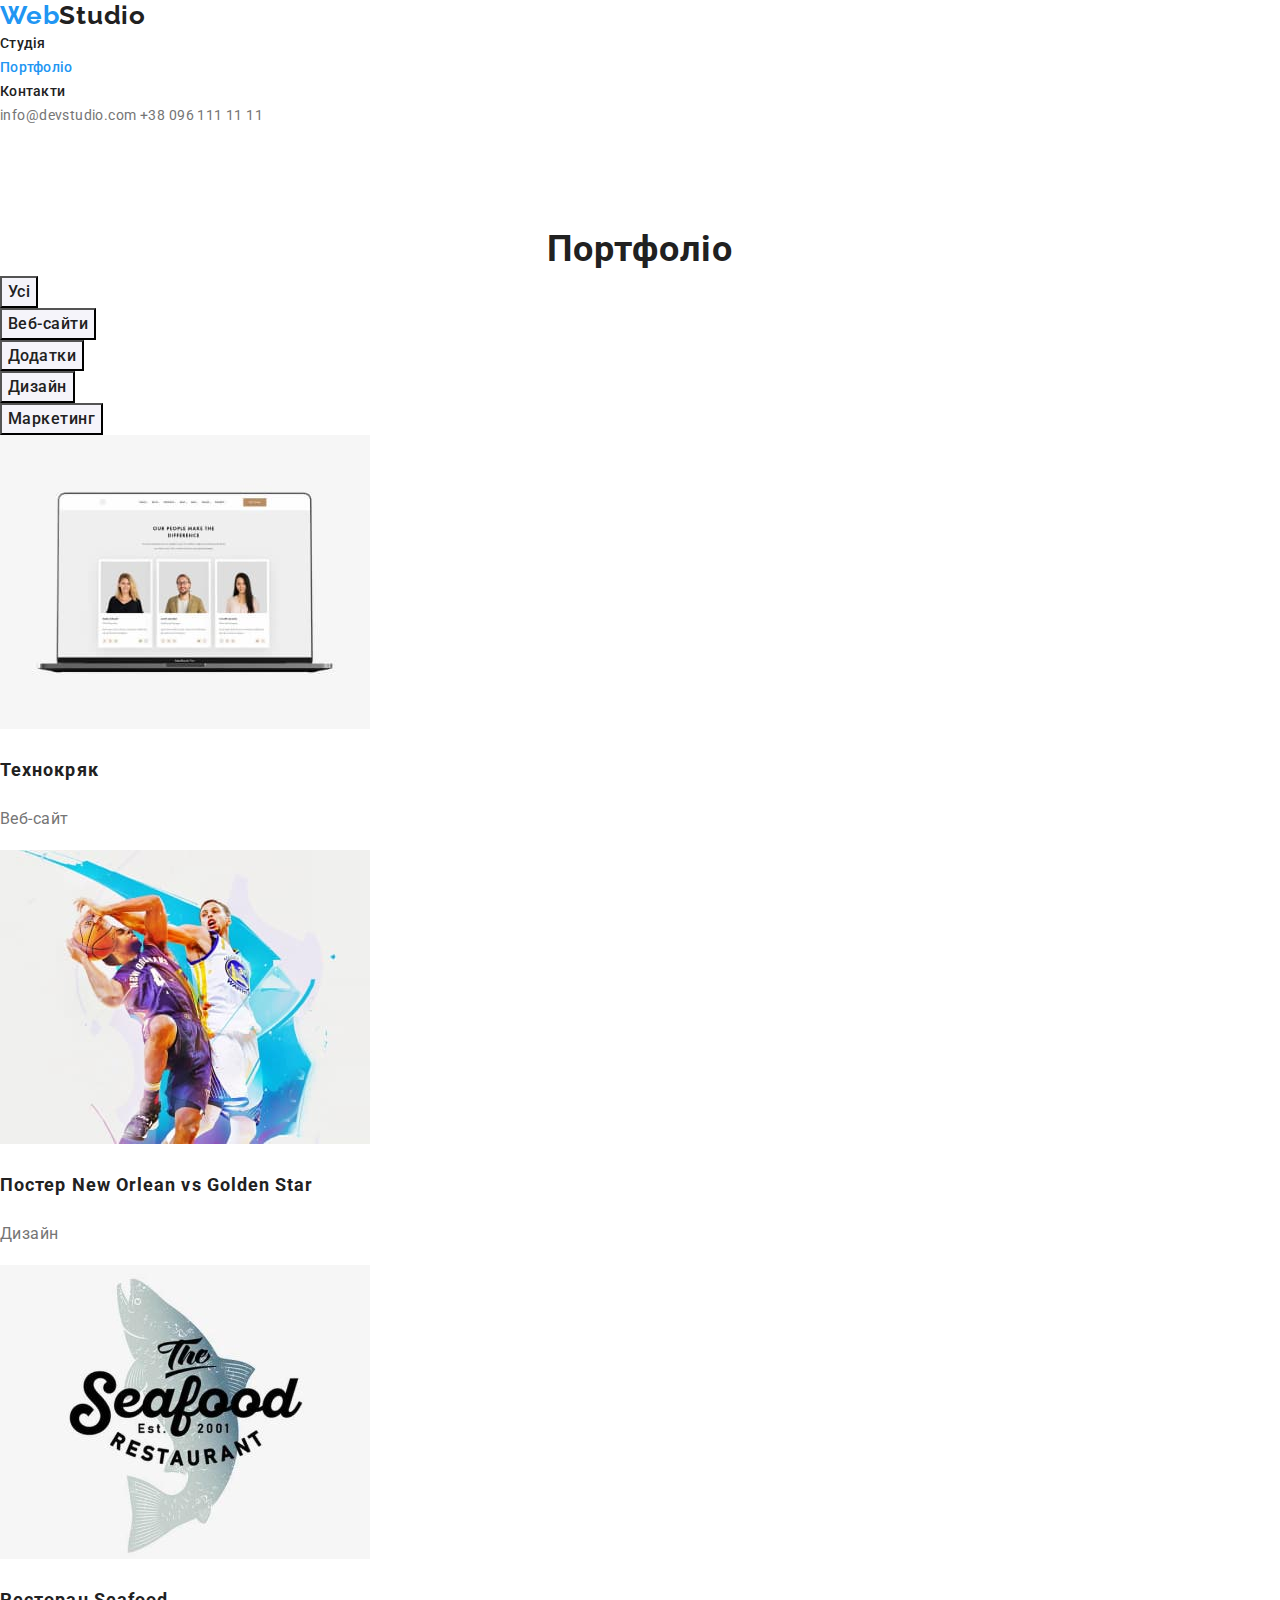
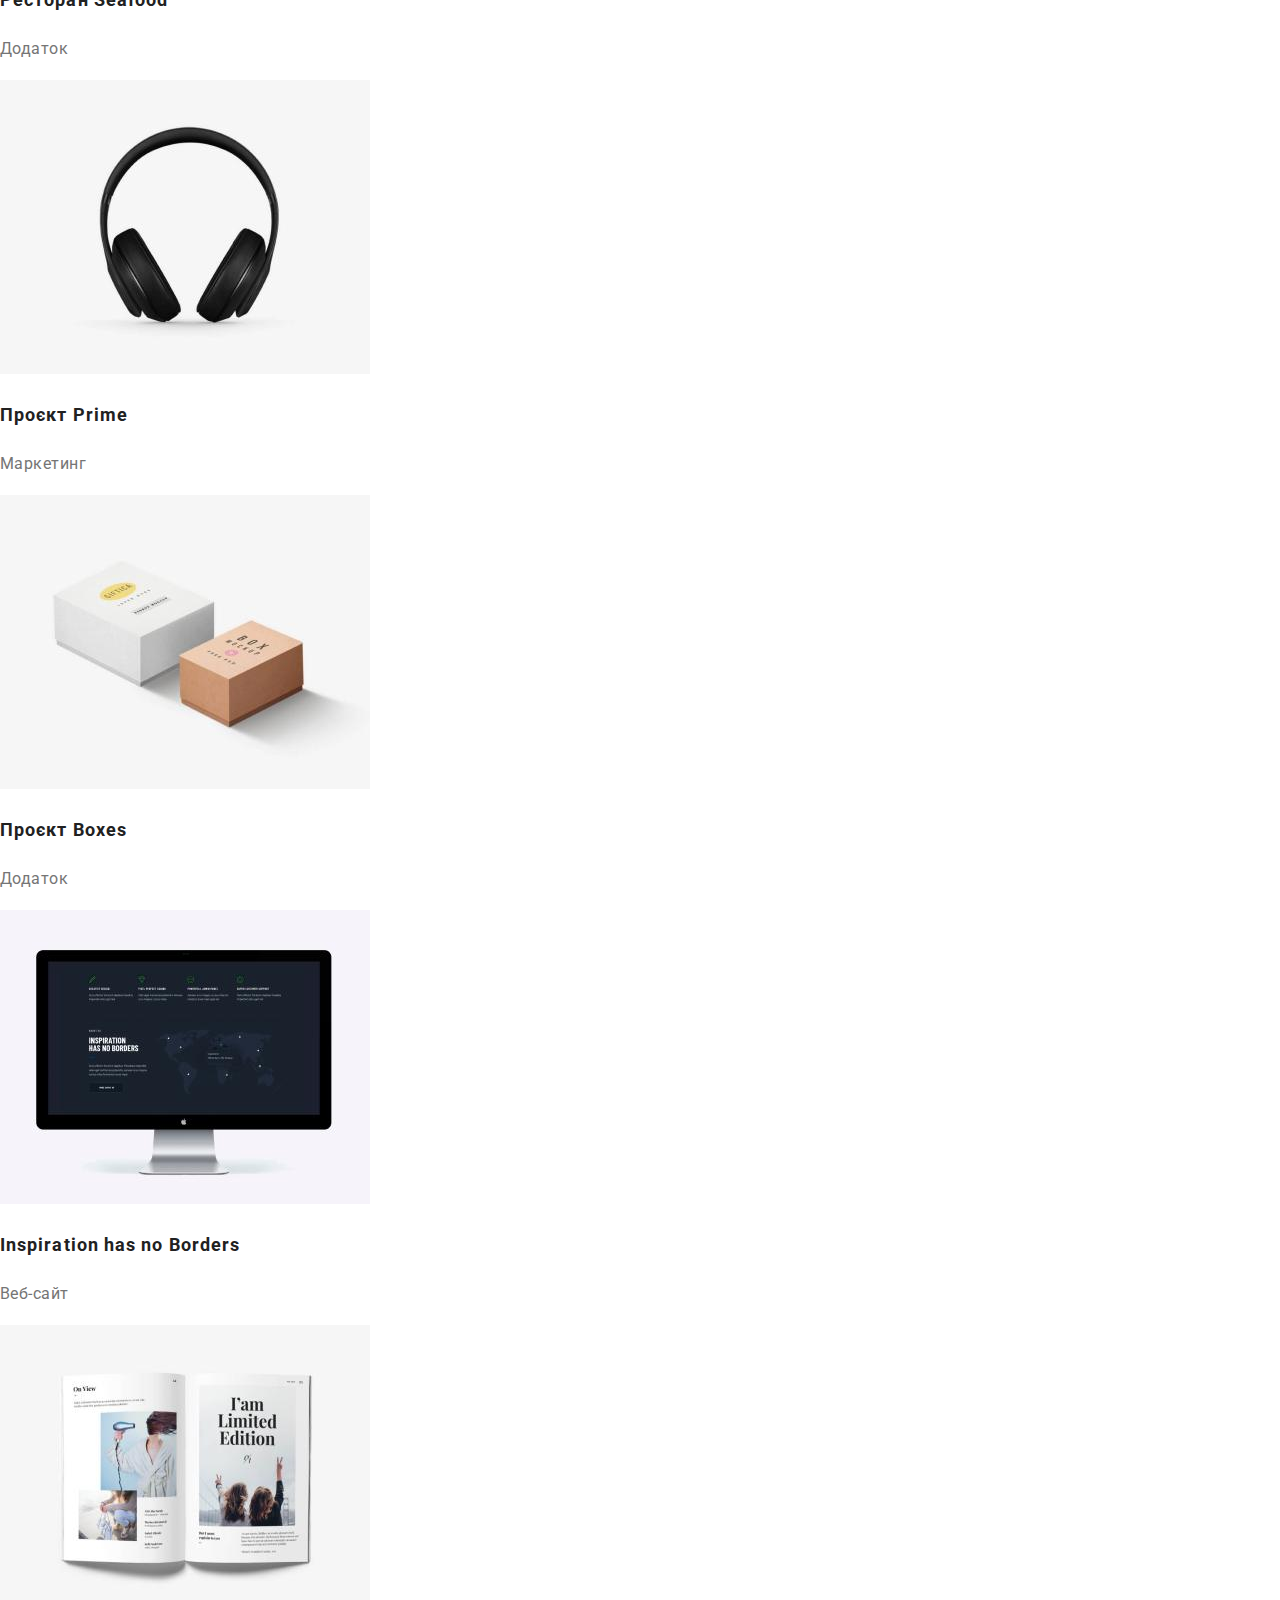
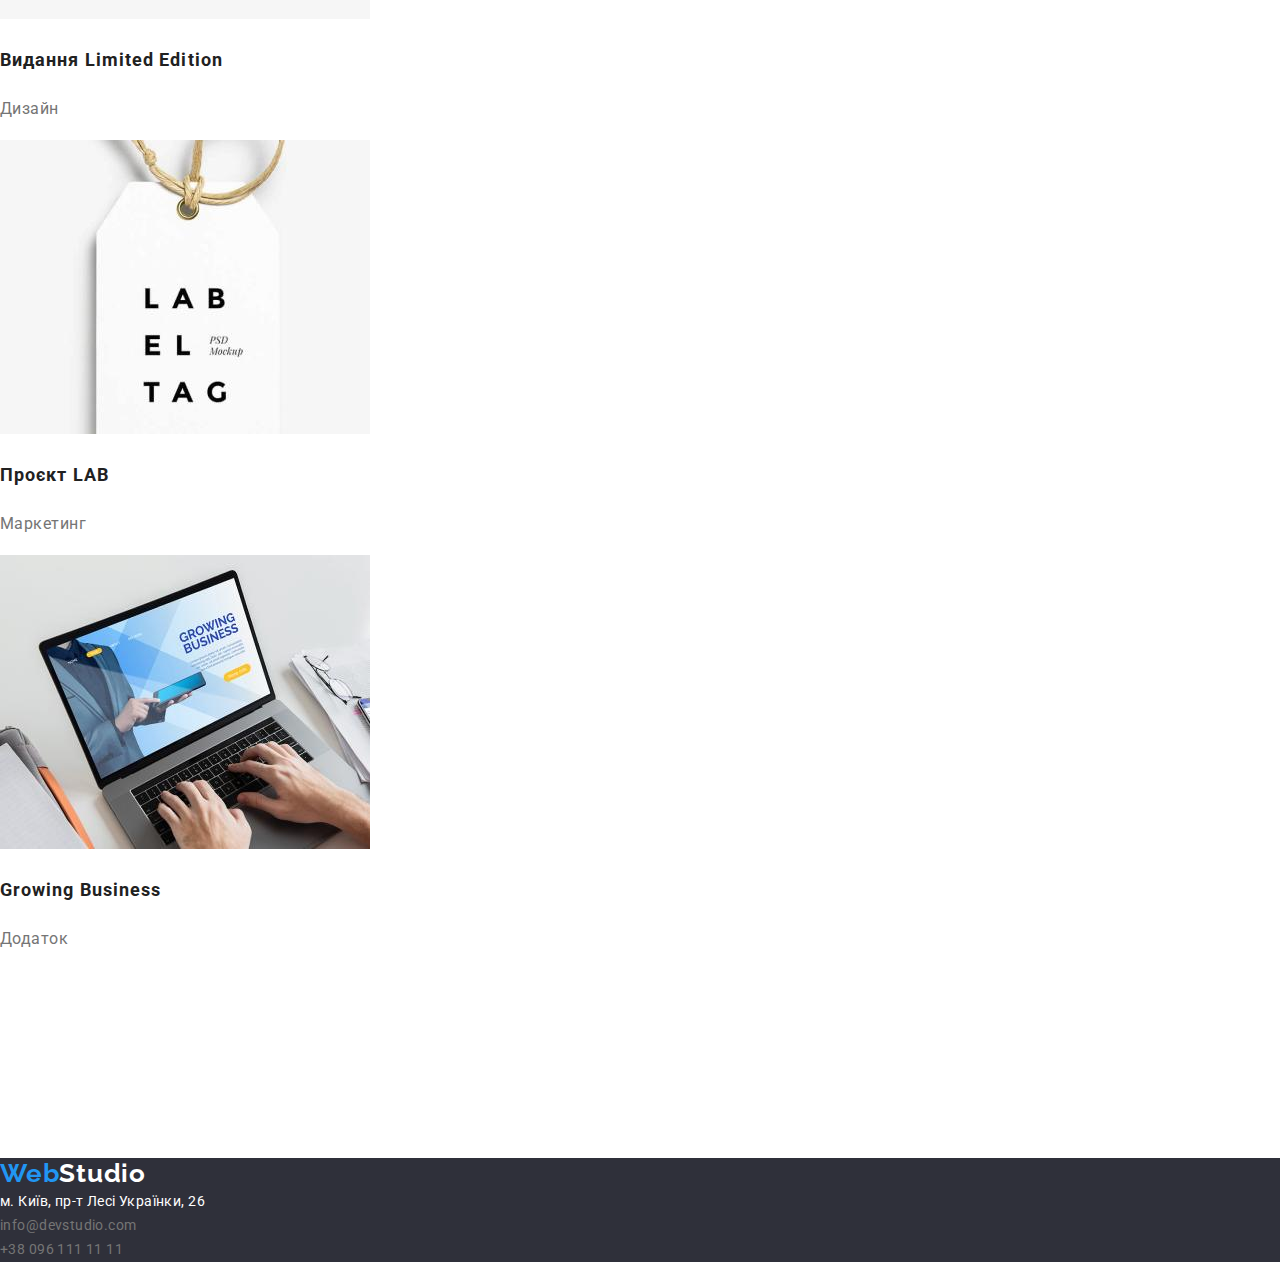
==== portfolio.html @ 464785e6 "Divs, Containers, Sections structure" ====
<!DOCTYPE html>
<html lang="uk">
  <head>
    <meta charset="UTF-8" />
    <meta http-equiv="X-UA-Compatible" content="IE=edge" />
    <meta name="viewport" content="width=device-width, initial-scale=1.0" />
    <title>Portfolio</title>
    <link rel="preconnect" href="https://fonts.googleapis.com" />
    <link rel="preconnect" href="https://fonts.gstatic.com" crossorigin />
    <link
      href="https://fonts.googleapis.com/css2?family=Raleway:wght@700&family=Roboto:wght@400;500;700;900&display=swap"
      rel="stylesheet"
    />
    <link
      rel="stylesheet"
      href="https://cdnjs.cloudflare.com/ajax/libs/modern-normalize/1.0.0/modern-normalize.min.css"
    />
    <link rel="stylesheet" href="./css/styles.css" />
    <link rel="stylesheet" href="./css/portfolio.css" />
  </head>
  <!-- PORTFOLIO -->
  <body>
    <header>
      <a class="logo link" href="./index.html"
        >Web<span class="studio">Studio</span></a
      >
      <!-- site-nav  -->
      <nav>
        <ul class="site-nav-list list">
          <li>
            <a
              href="./index.html"
              target="_blank"
              rel="noopener noreferrer"
              class="site-nav-link link"
              >Студія</a
            >
          </li>
          <li>
            <a
              href="./portfolio.html"
              target="_blank"
              rel="noopener noreferrer"
              class="site-nav-link link current"
              >Портфоліо</a
            >
          </li>
          <li>
            <a
              href="./contacts.html"
              target="_blank"
              rel="noopener noreferrer"
              class="site-nav-link link"
              >Контакти</a
            >
          </li>
        </ul>
        <a class="link" href="mailto:info@devstudio.com">info@devstudio.com</a>
        <a class="link" href="tel:+380961111111">+38 096 111 11 11</a>
      </nav>
    </header>

    <main>
      <section class="section">
        <h1 class="section-title">Портфоліо</h1>

        <ul class="filter-list list">
          <li><button class="button" type="button">Усі</button></li>
          <li><button class="button" type="button">Веб-сайти</button></li>
          <li><button class="button" type="button">Додатки</button></li>
          <li><button class="button" type="button">Дизайн</button></li>
          <li><button class="button" type="button">Маркетинг</button></li>
        </ul>

        <ul class="project list">
          <li>
            <a class="link" href="">
              <img
                class="link"
                src="./images/project1.jpg"
                alt="Фото проєкту, Веб-сайт Технокряк"
                width="370"
              />
              <h2 class="title link">Технокряк</h2>
              <p class="description link">Веб-сайт</p>
            </a>
          </li>
          <li>
            <a class="link project" href="">
              <img
                src="./images/project2.jpg"
                alt="Фото проєкту, Постер New Orlean vs Golden Star"
                width="370"
              />
              <h2 class="title link">Постер New Orlean vs Golden Star</h2>
              <p class="description link">Дизайн</p>
            </a>
          </li>
          <li>
            <a class="link project" href="">
              <img
                src="./images/project3.jpg"
                alt="Фото проєкту, додаток для Ресторан Seafood"
                width="370"
              />
              <h2 class="title link">Ресторан Seafood</h2>
              <p class="description link">Додаток</p>
            </a>
          </li>
          <li>
            <a class="link project" href="">
              <img
                src="./images/project4.jpg"
                alt="Фото проєкту, Проєкт Prime, чорні навушники"
                width="370"
              />
              <h2 class="title link">Проєкт Prime</h2>
              <p class="description link">Маркетинг</p>
            </a>
          </li>
          <li>
            <a class="link project" href="">
              <img
                src="./images/project5.jpg"
                alt="Фото проєкту, Проєкт Boxes, коробки"
                width="370"
              />
              <h2 class="title link">Проєкт Boxes</h2>
              <p class="description link">Додаток</p>
            </a>
          </li>
          <li>
            <a class="link project" href="">
              <img
                src="./images/project6.jpg"
                alt="Фото проєкту, Inspiration has no Borders, чорний екран монітора"
                width="370"
              />
              <h2 class="title link">Inspiration has no Borders</h2>
              <p class="description link">Веб-сайт</p>
            </a>
          </li>
          <li>
            <a class="link project" href="">
              <img
                src="./images/project7.jpg"
                alt="Фото проєкту, Видання Limited Edition, чорний екран монітора"
                width="370"
              />
              <h2 class="title link">Видання Limited Edition</h2>
              <p class="description link">Дизайн</p>
            </a>
          </li>
          <li>
            <a class="link project" href="">
              <img
                src="./images/project8.jpg"
                alt="Фото проєкту, Проєкт LAB, была бірка"
                width="370"
              />
              <h2 class="title link">Проєкт LAB</h2>
              <p class="description link">Маркетинг</p>
            </a>
          </li>
          <li>
            <a class="link project" href="">
              <img
                src="./images/project9.jpg"
                alt="Фото проєкту, Growing Business, ноутбук на білому столі"
                width="370"
              />
              <h2 class="title link">Growing Business</h2>
              <p class="description link">Додаток</p>
            </a>
          </li>
        </ul>
      </section>
    </main>

    <footer class="footer">
      <a class="logo link" href="./index.html"
        >Web<span class="studio">Studio</span></a
      >
      <address>
        <ul class="list">
          <li>
            <a
              class="address link"
              href="https://www.google.com/maps/place/%D0%B1%D1%83%D0%BB.+%D0%9B%D0%B5%D1%81%D0%B8+%D0%A3%D0%BA%D1%80%D0%B0%D0%B8%D0%BD%D0%BA%D0%B8,+26,+%D0%9A%D0%B8%D0%B5%D0%B2,+%D0%A3%D0%BA%D1%80%D0%B0%D0%B8%D0%BD%D0%B0,+02000/@50.4265807,30.5361918,17z/data=!3m1!4b1!4m5!3m4!1s0x40d4cf0e033ecbe9:0x57a4dffefec77da0!8m2!3d50.4265807!4d30.5383858"
              target="_blank"
              rel="noopener noreferrer"
            >
              м. Київ, пр-т Лесі Українки, 26
            </a>
          </li>
          <li>
            <a class="link" href="mailto:info@devstudio.com"
              >info@devstudio.com</a
            >
          </li>
          <li>
            <a class="link" href="tel:+380961111111">+38 096 111 11 11</a>
          </li>
        </ul>
      </address>
    </footer>
  </body>
</html>
---- css/styles.css ----
:root {
  --primary-text-color: #757575;
  --title-text-color: #212121;
  --accent-color: #2196f3;
  --primary-white-color: #ffffff;
  --hero-bcg-color: #2f303a;
  --primary-btn-bcg-color: #f5f4fa;
}
/* font-family: 'Raleway', sans-serif;
font-family: 'Roboto', sans-serif; */
body {
  margin: 0;
  font-family: "Roboto", sans-serif;
  font-style: normal;
  font-size: 14px;
  line-height: 1.71;
  letter-spacing: 0.03em;

  color: var(--primary-text-color);
  background-color: var(--primary-white-color);
}

.link {
  text-decoration: none;
  font-style: normal;
  color: var(--primary-text-color);
}

.link:focus,
.link:hover {
  color: var(--accent-color);
}

/* LIST */

.list {
  padding: 0;
  margin: 0;
  list-style: none;
}

/* LOGO */

.logo {
  font-family: "Raleway", sans-serif;
  font-weight: 700;
  font-size: 26px;
  line-height: 1.19;
  letter-spacing: 0.03em;
  color: var(--accent-color);
  /* text-decoration: none; */
}

.logo.link {
  color: var(--accent-color);
}

/* LOGO color change element */

header .studio {
  color: var(--title-text-color);
}
footer .studio {
  color: var(--primary-white-color);
}

/* CONTACTS links */
/* site-nav */
.site-nav-link {
  color: var(--title-text-color);
  font-weight: 500;
  font-size: 14px;
  line-height: 1.14;
  letter-spacing: 0.02em;
}

.site-nav-list .link.current {
  color: var(--accent-color);
}

/* BUTTONS */

.button {
  font-weight: 500;
  font-size: 16px;
  line-height: 1.62;
  letter-spacing: 0.03em;
  color: var(--title-text-color);

  background-color: var(--primary-btn-bcg-color);
  cursor: pointer;
}

.button:hover,
.button:focus {
  color: var(--primary-white-color);
  background-color: var(--accent-color);
}

.button.hero {

  padding: 10px 34px;
  font-weight: 700;
  font-size: 16px;
  line-height: 1.88;
  color: var(--primary-white-color);

  background-color: var(--accent-color);
  border-color: var(--primary-white-color);
}

.hero .button:hover,
.hero .button:focus {
  background-color: rgba(var(--accent-color), 0.5);
}

/* FOOTER */

.footer {
  background-color: var(--hero-bcg-color);
}

.address.link {
  color: var(--primary-white-color);
  font-style: normal;
}
.footer-link {
  color: rgba(255, 255, 255, 0.6);
  font-style: normal;
}

/* MAIN PAGE */

/* HERO */

.hero {
  margin-bottom: 94px;
  text-align: center;
  background-color: var(--hero-bcg-color);
}

.hero-title {
margin-top: 0;
margin-bottom: 30px;
  color: var(--primary-white-color);
  background-color: var(--hero-bcg-color);
  text-transform: uppercase;
  font-weight: 900;
  font-size: 44px;
  line-height: 1.36;
  
  letter-spacing: 0.06em;
}

/* Section */

.section {
  margin-top: 0;
  margin-bottom: 94px;
  padding-top: 94px;
  padding-bottom: 94px;
}
.section.no-padding {
  padding-top: 0;
  padding-bottom: 0;
}
.section.no-bottom-margin {
  margin-bottom: 0;
}
.section-title {
  margin-top: 0;
  margin-bottom: 0;
  color: var(--title-text-color);

  font-weight: 700;
  font-size: 36px;
  line-height: 1.5;
  text-align: center;
  letter-spacing: 0.03em;
}

.feature-list .title {
  margin-top: 0;
  margin-bottom: 10px;
  color: var(--title-text-color);

  font-weight: 700;
  font-size: 14px;
  line-height: 1.14;
  letter-spacing: 0.03em;
  text-transform: uppercase;
}

/* Team */
.member-name {
  margin-top: 0;
  margin-bottom: 10px;
  color: var(--title-text-color);

  font-weight: 500;
  font-size: 16px;
  line-height: 1.19;

  text-align: center;
  letter-spacing: 0.03em;
}

.team-list p {
  margin-top: 0;
  margin-bottom: 0;
  font-size: 16px;
  line-height: 1.9;

  text-align: center;
  letter-spacing: 0.03em;
}

/* PORTFOLIO PAGE */

.filter .link {
  font-weight: 500;
  font-size: 16px;
  line-height: 1.62;
  letter-spacing: 0.03em;
}

.project .link:hover,
.project .link:focus {
  color: var(--accent-color);
}

.project .title {
  color: var(--title-text-color);
  font-size: 18px;
  line-height: 2;
  letter-spacing: 0.06em;
}
p {
  color: var(--primary-text-color);
}

.project .description {
  font-size: 16px;
  line-height: 1.88;
  letter-spacing: 0.03em;
}

/* BOX MODELLING, CONTAINERS */
/* HW  3 */
.container {
  width: 1200px;
 outline: 3px solid tomato;
}

html {
  box-sizing: border-box;
}
*,
*::after,
*::before {
  box-sizing: inherit;
}
.header-box,
.nav-box,
.contacts-box {
  justify-content: space-between;
  align-items: center;
  /* outline: 3px solid tomato; */
}
.header-box {
  border-bottom: 5px solid var(--primary-text-color);
  outline: 3px solid tomato;
}

.nav-box {
  outline: 3px solid blue;
}

.contacts-box {

  display: inline-block;
  outline: 3px solid green;
}
.box {
  outline: 3px solid red;
}
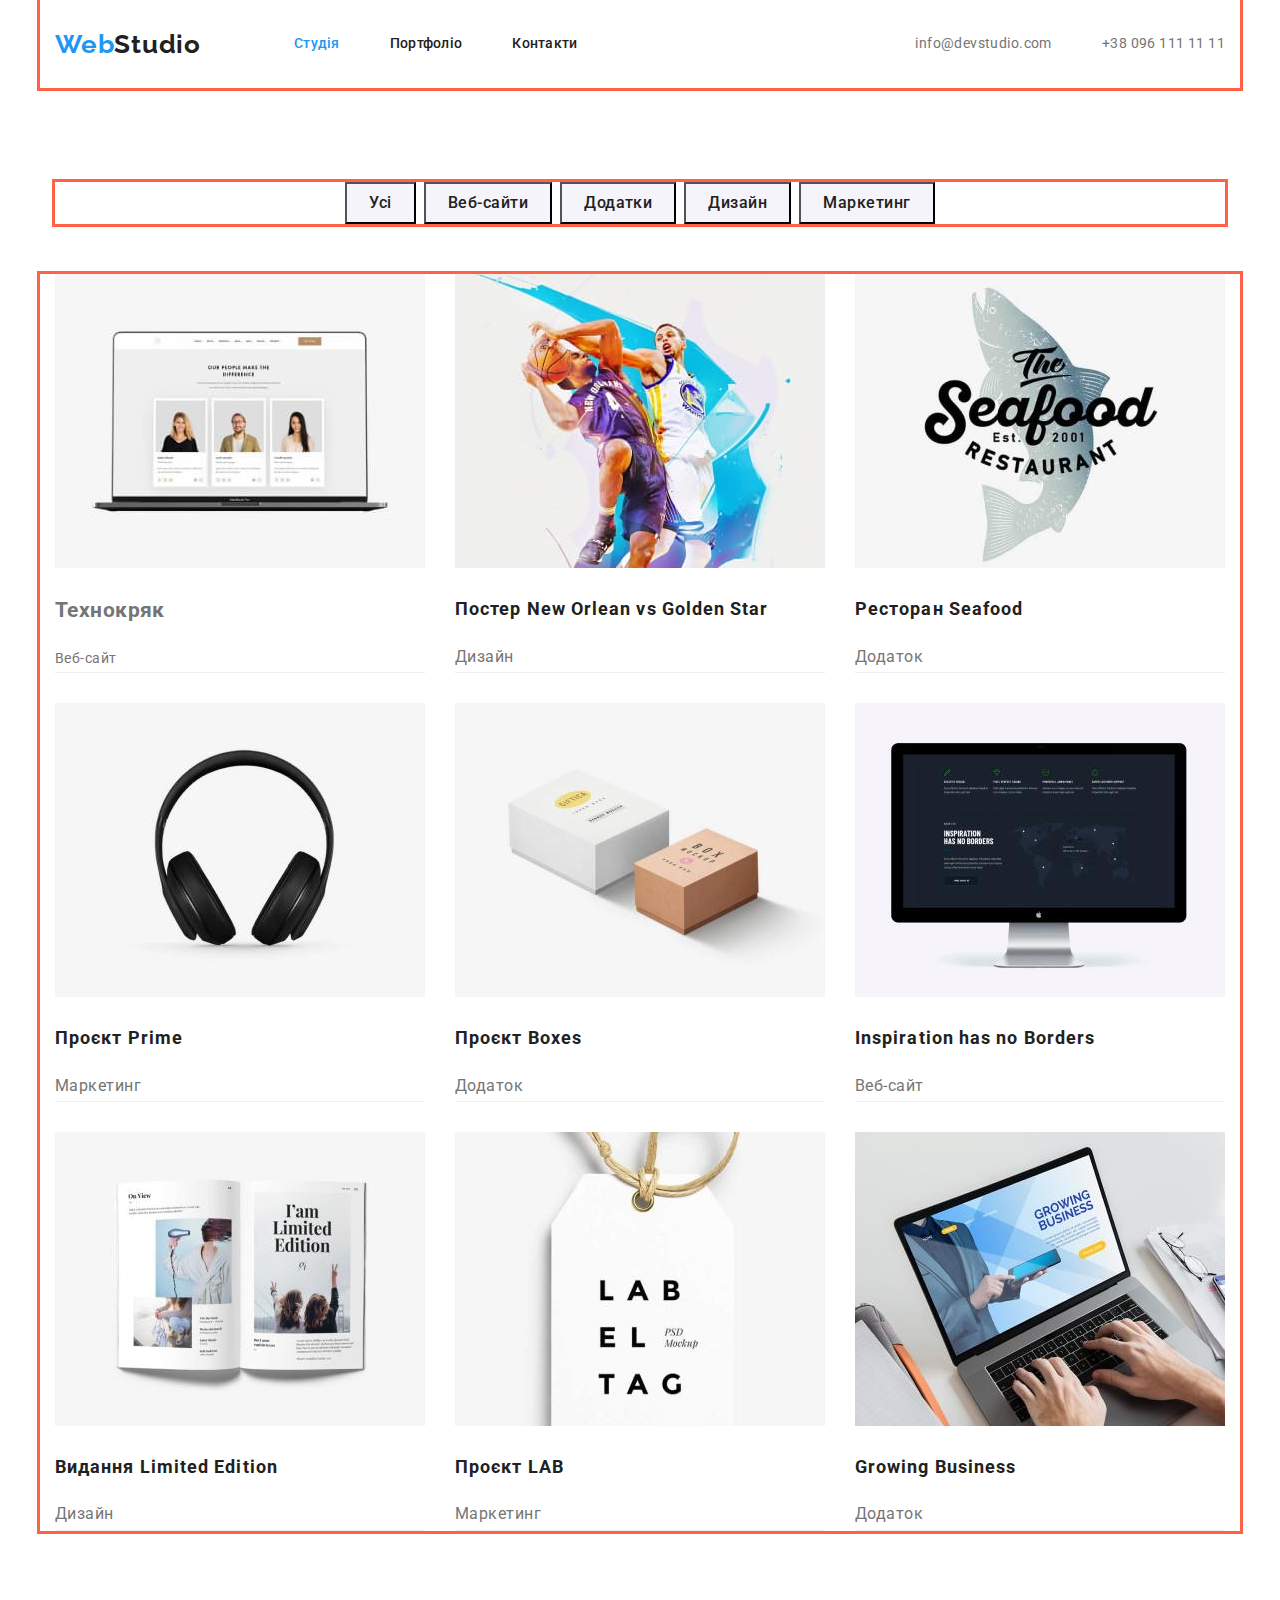
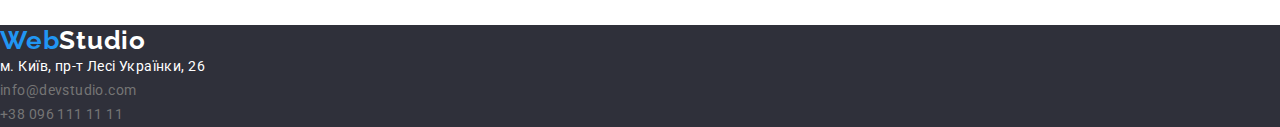
==== commit 1f7e801c: "Flex box , middle of work" ====
--- a/portfolio.html
+++ b/portfolio.html
@@ -21,31 +21,30 @@
   <!-- PORTFOLIO -->
   <body>
     <header>
-      <a class="logo link" href="./index.html"
+      <nav class="container main-nav">
+        <a class="logo link" href="./index.html"
         >Web<span class="studio">Studio</span></a
       >
-      <!-- site-nav  -->
-      <nav>
-        <ul class="site-nav-list list">
-          <li>
+        <ul class="site-nav list">
+          <li class="item">
             <a
               href="./index.html"
               target="_blank"
               rel="noopener noreferrer"
+              class="site-nav-link link current"
+              >Студія</a
+            >
+          </li>
+          <li class="item">
+            <a
+              href="./portfolio.html"
+              target="_blank"
+              rel="noopener noreferrer"
               class="site-nav-link link"
-              >Студія</a
-            >
-          </li>
-          <li>
-            <a
-              href="./portfolio.html"
-              target="_blank"
-              rel="noopener noreferrer"
-              class="site-nav-link link current"
               >Портфоліо</a
             >
           </li>
-          <li>
+          <li class="item">
             <a
               href="./contacts.html"
               target="_blank"
@@ -55,125 +54,140 @@
             >
           </li>
         </ul>
-        <a class="link" href="mailto:info@devstudio.com">info@devstudio.com</a>
-        <a class="link" href="tel:+380961111111">+38 096 111 11 11</a>
+          <ul class="contacts-nav list">
+            <li class="item">
+              <a class="contacts-link link" href="mailto:info@devstudio.com"
+                >info@devstudio.com</a
+              >
+            </li>
+            <li class="item">
+              <a class="contacts-link link" href="tel:+380961111111"
+                >+38 096 111 11 11</a
+              >
+            </li>
+          </ul>
       </nav>
-    </header>
+    </div>
+  </header>
 
     <main>
-      <section class="section">
-        <h1 class="section-title">Портфоліо</h1>
-
-        <ul class="filter-list list">
-          <li><button class="button" type="button">Усі</button></li>
-          <li><button class="button" type="button">Веб-сайти</button></li>
-          <li><button class="button" type="button">Додатки</button></li>
-          <li><button class="button" type="button">Дизайн</button></li>
-          <li><button class="button" type="button">Маркетинг</button></li>
-        </ul>
-
-        <ul class="project list">
-          <li>
-            <a class="link" href="">
-              <img
-                class="link"
-                src="./images/project1.jpg"
-                alt="Фото проєкту, Веб-сайт Технокряк"
-                width="370"
-              />
-              <h2 class="title link">Технокряк</h2>
-              <p class="description link">Веб-сайт</p>
-            </a>
-          </li>
-          <li>
-            <a class="link project" href="">
-              <img
-                src="./images/project2.jpg"
-                alt="Фото проєкту, Постер New Orlean vs Golden Star"
-                width="370"
-              />
-              <h2 class="title link">Постер New Orlean vs Golden Star</h2>
-              <p class="description link">Дизайн</p>
-            </a>
-          </li>
-          <li>
-            <a class="link project" href="">
-              <img
-                src="./images/project3.jpg"
-                alt="Фото проєкту, додаток для Ресторан Seafood"
-                width="370"
-              />
-              <h2 class="title link">Ресторан Seafood</h2>
-              <p class="description link">Додаток</p>
-            </a>
-          </li>
-          <li>
-            <a class="link project" href="">
-              <img
-                src="./images/project4.jpg"
-                alt="Фото проєкту, Проєкт Prime, чорні навушники"
-                width="370"
-              />
-              <h2 class="title link">Проєкт Prime</h2>
-              <p class="description link">Маркетинг</p>
-            </a>
-          </li>
-          <li>
-            <a class="link project" href="">
-              <img
-                src="./images/project5.jpg"
-                alt="Фото проєкту, Проєкт Boxes, коробки"
-                width="370"
-              />
-              <h2 class="title link">Проєкт Boxes</h2>
-              <p class="description link">Додаток</p>
-            </a>
-          </li>
-          <li>
-            <a class="link project" href="">
-              <img
-                src="./images/project6.jpg"
-                alt="Фото проєкту, Inspiration has no Borders, чорний екран монітора"
-                width="370"
-              />
-              <h2 class="title link">Inspiration has no Borders</h2>
-              <p class="description link">Веб-сайт</p>
-            </a>
-          </li>
-          <li>
-            <a class="link project" href="">
-              <img
-                src="./images/project7.jpg"
-                alt="Фото проєкту, Видання Limited Edition, чорний екран монітора"
-                width="370"
-              />
-              <h2 class="title link">Видання Limited Edition</h2>
-              <p class="description link">Дизайн</p>
-            </a>
-          </li>
-          <li>
-            <a class="link project" href="">
-              <img
-                src="./images/project8.jpg"
-                alt="Фото проєкту, Проєкт LAB, была бірка"
-                width="370"
-              />
-              <h2 class="title link">Проєкт LAB</h2>
-              <p class="description link">Маркетинг</p>
-            </a>
-          </li>
-          <li>
-            <a class="link project" href="">
-              <img
-                src="./images/project9.jpg"
-                alt="Фото проєкту, Growing Business, ноутбук на білому столі"
-                width="370"
-              />
-              <h2 class="title link">Growing Business</h2>
-              <p class="description link">Додаток</p>
-            </a>
-          </li>
-        </ul>
+      <section class="section no-padding top-margin">
+          <!-- <div class="container"> -->
+            <h1 class="section-title hide">Портфоліо</h1>
+
+            <ul class="filter-list list container">
+              <li class="item"><button class="button" type="button">Усі</button></li>
+              <li class="item"><button class="button" type="button">Веб-сайти</button></li>
+              <li class="item"><button class="button" type="button">Додатки</button></li>
+              <li class="item"><button class="button" type="button">Дизайн</button></li>
+              <li class="item"><button class="button" type="button">Маркетинг</button></li>
+            </ul>
+
+            <div class="container">
+              <ul class="projects list">
+                <li class="item">
+                  <a class="link" href="">
+                    <img
+                      class="link"
+                      src="./images/project1.jpg"
+                      alt="Фото проєкту, Веб-сайт Технокряк"
+                      width="370"
+                    />
+                    <h2 class="title link">Технокряк</h2>
+                    <p class="description link">Веб-сайт</p>
+                  </a>
+                </li>
+                <li class="item">
+                  <a class="link project" href="">
+                    <img
+                      src="./images/project2.jpg"
+                      alt="Фото проєкту, Постер New Orlean vs Golden Star"
+                      width="370"
+                    />
+                    <h2 class="title link">Постер New Orlean vs Golden Star</h2>
+                    <p class="description link">Дизайн</p>
+                  </a>
+                </li>
+                <li class="item">
+                  <a class="link project" href="">
+                    <img
+                      src="./images/project3.jpg"
+                      alt="Фото проєкту, додаток для Ресторан Seafood"
+                      width="370"
+                    />
+                    <h2 class="title link">Ресторан Seafood</h2>
+                    <p class="description link">Додаток</p>
+                  </a>
+                </li>
+                <li class="item">
+                  <a class="link project" href="">
+                    <img
+                      src="./images/project4.jpg"
+                      alt="Фото проєкту, Проєкт Prime, чорні навушники"
+                      width="370"
+                    />
+                    <h2 class="title link">Проєкт Prime</h2>
+                    <p class="description link">Маркетинг</p>
+                  </a>
+                </li>
+                <li class="item">
+                  <a class="link project" href="">
+                    <img
+                      src="./images/project5.jpg"
+                      alt="Фото проєкту, Проєкт Boxes, коробки"
+                      width="370"
+                    />
+                    <h2 class="title link">Проєкт Boxes</h2>
+                    <p class="description link">Додаток</p>
+                  </a>
+                </li>
+                <li class="item">
+                  <a class="link project" href="">
+                    <img
+                      src="./images/project6.jpg"
+                      alt="Фото проєкту, Inspiration has no Borders, чорний екран монітора"
+                      width="370"
+                    />
+                    <h2 class="title link">Inspiration has no Borders</h2>
+                    <p class="description link">Веб-сайт</p>
+                  </a>
+                </li>
+                <li class="item">
+                  <a class="link project" href="">
+                    <img
+                      src="./images/project7.jpg"
+                      alt="Фото проєкту, Видання Limited Edition, чорний екран монітора"
+                      width="370"
+                    />
+                    <h2 class="title link">Видання Limited Edition</h2>
+                    <p class="description link">Дизайн</p>
+                  </a>
+                </li>
+                <li class="item">
+                  <a class="link project" href="">
+                    <img
+                      src="./images/project8.jpg"
+                      alt="Фото проєкту, Проєкт LAB, была бірка"
+                      width="370"
+                    />
+                    <h2 class="title link">Проєкт LAB</h2>
+                    <p class="description link">Маркетинг</p>
+                  </a>
+                </li>
+                <li class="item">
+                  <a class="link project" href="">
+                    <img
+                      src="./images/project9.jpg"
+                      alt="Фото проєкту, Growing Business, ноутбук на білому столі"
+                      width="370"
+                    />
+                    <h2 class="title link">Growing Business</h2>
+                    <p class="description link">Додаток</p>
+                  </a>
+                </li>
+              </ul>
+          </div>
+        <!-- </div> -->
       </section>
     </main>
 
--- a/css/styles.css
+++ b/css/styles.css
@@ -4,11 +4,22 @@
   --accent-color: #2196f3;
   --primary-white-color: #ffffff;
   --hero-bcg-color: #2f303a;
-  --primary-btn-bcg-color: #f5f4fa;
-}
+  --secondary-off-white-color: #F5F4FA;
+}
+
 /* font-family: 'Raleway', sans-serif;
 font-family: 'Roboto', sans-serif; */
+/* 
+html {
+  box-sizing: border-box;
+}
+*,
+*::after,
+*::before {
+  box-sizing: inherit;
+} */
 body {
+  
   margin: 0;
   font-family: "Roboto", sans-serif;
   font-style: normal;
@@ -19,7 +30,13 @@
   color: var(--primary-text-color);
   background-color: var(--primary-white-color);
 }
-
+p {
+  margin-top: 0;
+  margin-bottom: 0;
+}
+img {
+  display: inline-block;
+}
 .link {
   text-decoration: none;
   font-style: normal;
@@ -39,9 +56,20 @@
   list-style: none;
 }
 
+/* container*/
+.container {
+  max-width: 1200px;
+  padding-left: 15px;
+  padding-right: 15px;
+  margin-left: auto;
+  margin-right: auto;
+ outline: 3px solid tomato;
+}
 /* LOGO */
 
 .logo {
+  display: flex;
+  align-items: center;
   font-family: "Raleway", sans-serif;
   font-weight: 700;
   font-size: 26px;
@@ -65,17 +93,57 @@
 }
 
 /* CONTACTS links */
+
+.main-nav {
+  display: flex;
+}
 /* site-nav */
+.site-nav {
+  display: flex;
+  align-items: center;
+  margin-left: 93px;
+
+
+}
+.site-nav .item + .item {
+  margin-left: 50px;
+}
+/* .site-nav .item:not(:last-child) {
+  margin-right: 50px;
+} */
+
 .site-nav-link {
+  display: block;
+  padding-top: 32px;
+  padding-bottom: 32px;
+
   color: var(--title-text-color);
   font-weight: 500;
   font-size: 14px;
   line-height: 1.14;
   letter-spacing: 0.02em;
-}
-
-.site-nav-list .link.current {
-  color: var(--accent-color);
+
+
+}
+
+.site-nav .link.current {
+  color: var(--accent-color);
+}
+
+
+.contacts-nav{
+  display: flex;
+  margin-left: auto;
+}
+
+.contacts-nav .item + .item {
+  margin-left: 50px;
+}
+.contacts-link {
+  display: inline-block;
+  padding-top: 32px;
+  padding-bottom: 32px;
+
 }
 
 /* BUTTONS */
@@ -87,7 +155,7 @@
   letter-spacing: 0.03em;
   color: var(--title-text-color);
 
-  background-color: var(--primary-btn-bcg-color);
+  background-color: var(--secondary-off-white-color);
   cursor: pointer;
 }
 
@@ -97,7 +165,7 @@
   background-color: var(--accent-color);
 }
 
-.button.hero {
+.hero-button {
 
   padding: 10px 34px;
   font-weight: 700;
@@ -109,34 +177,23 @@
   border-color: var(--primary-white-color);
 }
 
-.hero .button:hover,
-.hero .button:focus {
+.hero-button:hover,
+.hero-button:focus {
   background-color: rgba(var(--accent-color), 0.5);
 }
 
-/* FOOTER */
-
-.footer {
-  background-color: var(--hero-bcg-color);
-}
-
-.address.link {
-  color: var(--primary-white-color);
-  font-style: normal;
-}
-.footer-link {
-  color: rgba(255, 255, 255, 0.6);
-  font-style: normal;
-}
-
 /* MAIN PAGE */
 
 /* HERO */
 
 .hero {
+  padding-top: 200px;
+  padding-bottom: 200px;
   margin-bottom: 94px;
   text-align: center;
   background-color: var(--hero-bcg-color);
+
+
 }
 
 .hero-title {
@@ -167,6 +224,9 @@
 .section.no-bottom-margin {
   margin-bottom: 0;
 }
+.section.top-margin {
+  margin-top: 94px;
+}
 .section-title {
   margin-top: 0;
   margin-bottom: 0;
@@ -178,7 +238,13 @@
   text-align: center;
   letter-spacing: 0.03em;
 }
-
+.section-title.hide {
+  display: none;
+}
+
+.feature-list {
+  display: flex;
+}
 .feature-list .title {
   margin-top: 0;
   margin-bottom: 10px;
@@ -189,9 +255,32 @@
   line-height: 1.14;
   letter-spacing: 0.03em;
   text-transform: uppercase;
+} 
+.feature-list .item {
+  width: 270px;
+}
+
+/* activities */
+.activities {
+  display: flex;
+  gap: 30px;
 }
 
 /* Team */
+.team-section {
+  display: flex;
+  
+  justify-content: space-between;
+  padding-top: 94px;
+  padding-bottom: 94px;
+  gap: 30px;
+
+  background-color: var(--secondary-off-white-color);
+}
+.team-section .item {
+
+}
+
 .member-name {
   margin-top: 0;
   margin-bottom: 10px;
@@ -206,18 +295,52 @@
 }
 
 .team-list p {
-  margin-top: 0;
-  margin-bottom: 0;
   font-size: 16px;
   line-height: 1.9;
 
   text-align: center;
   letter-spacing: 0.03em;
 }
+.team-list{
+  margin-top: 50px;
+}
+
+/* --- FOOTER --- */
+
+.footer {
+  background-color: var(--hero-bcg-color);
+  /* margin-top: 171px; */
+}
+
+.address.link {
+  color: var(--primary-white-color);
+  font-style: normal;
+}
+.footer-link {
+  color: rgba(255, 255, 255, 0.6);
+  font-style: normal;
+}
+
 
 /* PORTFOLIO PAGE */
 
+.filter-list {
+  display: flex;
+  justify-content: center;
+  padding-left: 0;
+  padding-right: 0;
+  margin-bottom: 50px;
+  width: 1170px;
+}
+.filter-list .button {
+  padding: 6px 22px;
+
+}
+.filter-list .item + .item {
+margin-left: 8px;
+}
 .filter .link {
+  display: block;
   font-weight: 500;
   font-size: 16px;
   line-height: 1.62;
@@ -245,42 +368,28 @@
   letter-spacing: 0.03em;
 }
 
-/* BOX MODELLING, CONTAINERS */
-/* HW  3 */
-.container {
-  width: 1200px;
- outline: 3px solid tomato;
-}
-
-html {
-  box-sizing: border-box;
-}
-*,
-*::after,
-*::before {
-  box-sizing: inherit;
-}
-.header-box,
-.nav-box,
-.contacts-box {
-  justify-content: space-between;
-  align-items: center;
-  /* outline: 3px solid tomato; */
-}
-.header-box {
-  border-bottom: 5px solid var(--primary-text-color);
-  outline: 3px solid tomato;
-}
-
-.nav-box {
-  outline: 3px solid blue;
-}
-
-.contacts-box {
-
-  display: inline-block;
-  outline: 3px solid green;
-}
-.box {
-  outline: 3px solid red;
+.projects {
+  display: flex;
+  flex-wrap: wrap;
+  width: inherit;
+  /* margin-left: -15px; */
+  gap: 30px;
+  padding: 0;
+}
+
+.projects .item {
+  /* width: calc((100%-60px)/3); */
+
+  /* margin-right: 30px; */
+  /* margin-bottom: 30px; */
+
+  border-bottom: 1px solid #EEEEEE;
+}
+  
+
+.projects .item:nth-child(3n) {
+  margin-right: 0;
+}
+.projects .item:nth-last-child(-n+3) {
+  margin-bottom: 0;
 }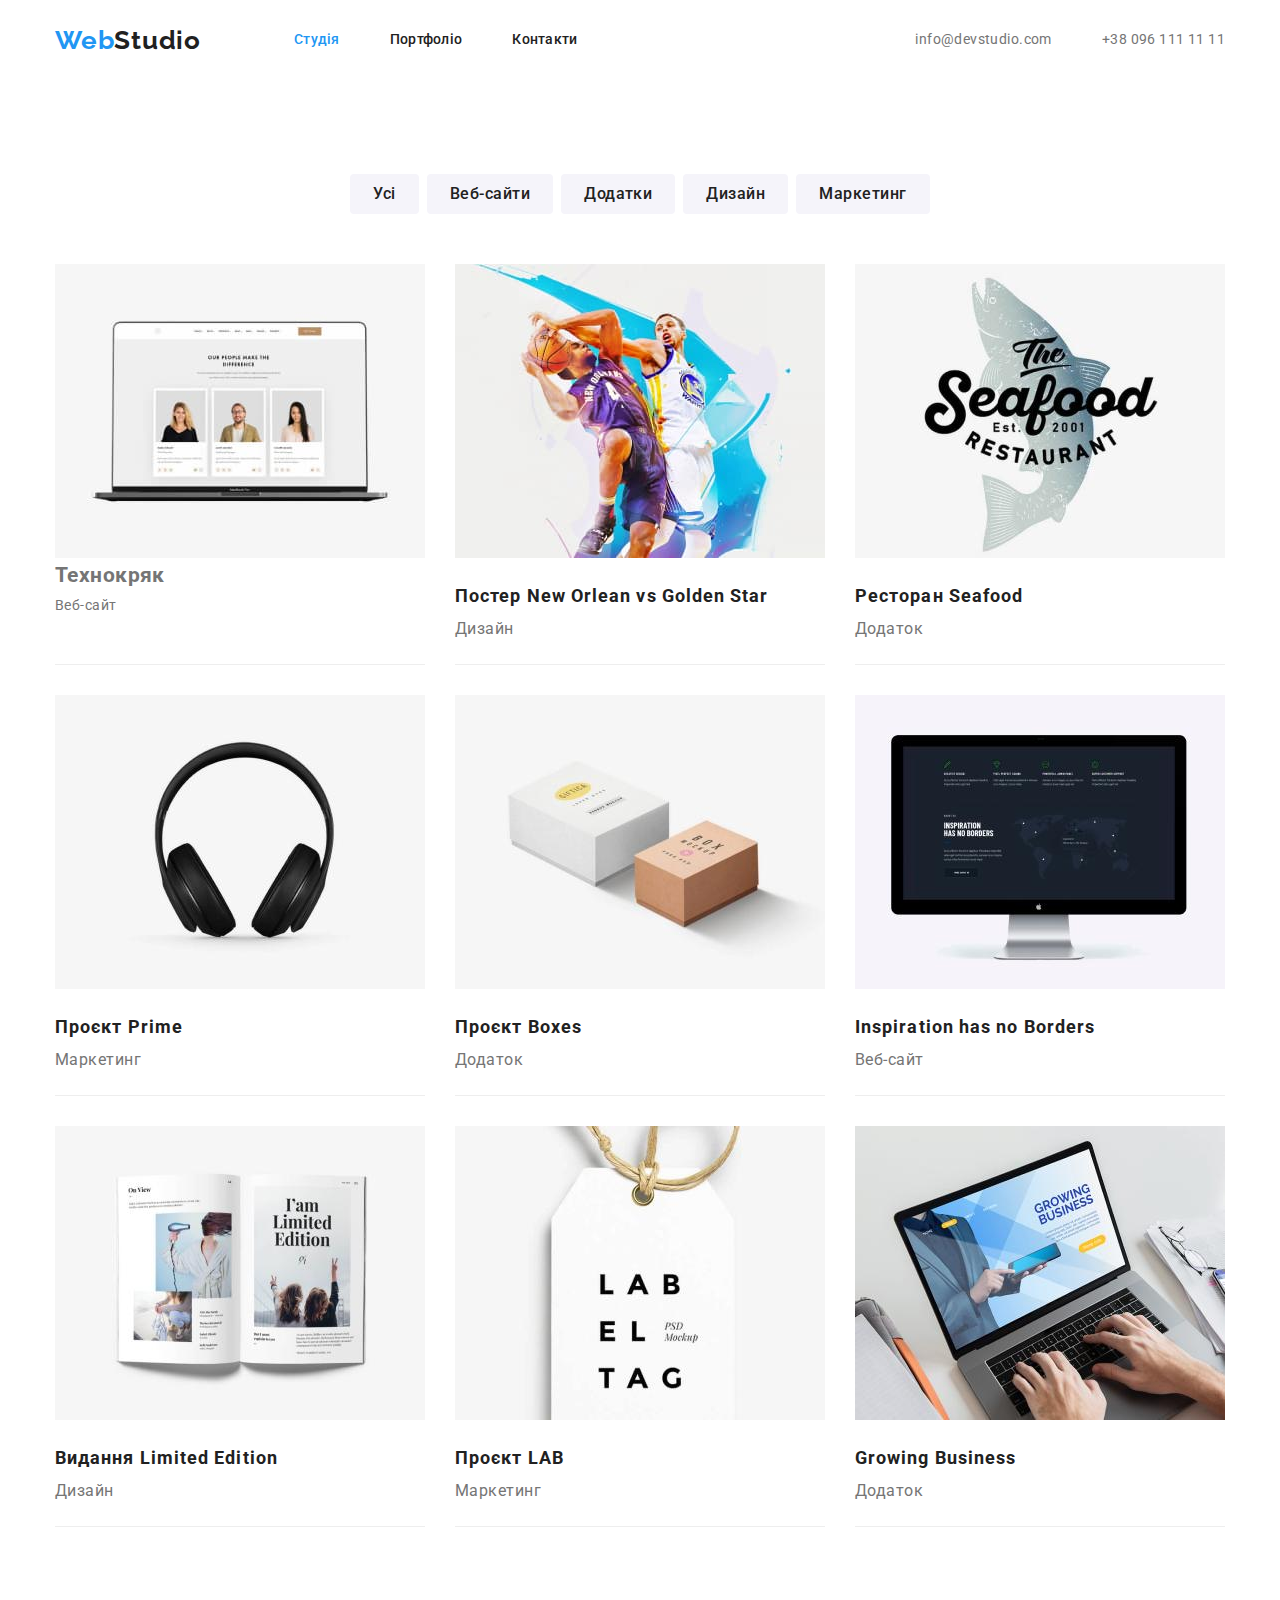
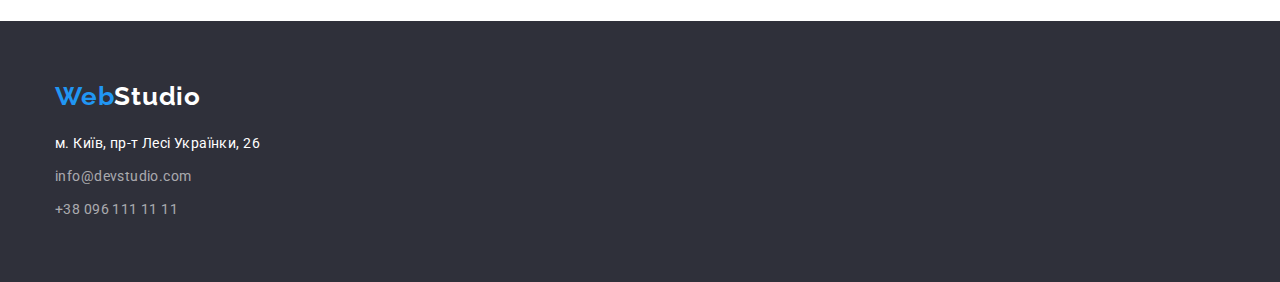
==== commit 79cf78e3: "Геометрія секцій, контейнери, флекс-бокс." ====
--- a/portfolio.html
+++ b/portfolio.html
@@ -22,7 +22,7 @@
   <body>
     <header>
       <nav class="container main-nav">
-        <a class="logo link" href="./index.html"
+        <a class="logo-link link" href="./index.html"
         >Web<span class="studio">Studio</span></a
       >
         <ul class="site-nav list">
@@ -74,7 +74,6 @@
       <section class="section no-padding top-margin">
           <!-- <div class="container"> -->
             <h1 class="section-title hide">Портфоліо</h1>
-
             <ul class="filter-list list container">
               <li class="item"><button class="button" type="button">Усі</button></li>
               <li class="item"><button class="button" type="button">Веб-сайти</button></li>
@@ -82,7 +81,6 @@
               <li class="item"><button class="button" type="button">Дизайн</button></li>
               <li class="item"><button class="button" type="button">Маркетинг</button></li>
             </ul>
-
             <div class="container">
               <ul class="projects list">
                 <li class="item">
@@ -192,31 +190,33 @@
     </main>
 
     <footer class="footer">
-      <a class="logo link" href="./index.html"
-        >Web<span class="studio">Studio</span></a
-      >
-      <address>
-        <ul class="list">
-          <li>
-            <a
-              class="address link"
-              href="https://www.google.com/maps/place/%D0%B1%D1%83%D0%BB.+%D0%9B%D0%B5%D1%81%D0%B8+%D0%A3%D0%BA%D1%80%D0%B0%D0%B8%D0%BD%D0%BA%D0%B8,+26,+%D0%9A%D0%B8%D0%B5%D0%B2,+%D0%A3%D0%BA%D1%80%D0%B0%D0%B8%D0%BD%D0%B0,+02000/@50.4265807,30.5361918,17z/data=!3m1!4b1!4m5!3m4!1s0x40d4cf0e033ecbe9:0x57a4dffefec77da0!8m2!3d50.4265807!4d30.5383858"
-              target="_blank"
-              rel="noopener noreferrer"
-            >
-              м. Київ, пр-т Лесі Українки, 26
-            </a>
-          </li>
-          <li>
-            <a class="link" href="mailto:info@devstudio.com"
-              >info@devstudio.com</a
-            >
-          </li>
-          <li>
-            <a class="link" href="tel:+380961111111">+38 096 111 11 11</a>
-          </li>
-        </ul>
-      </address>
+      <div class="container">
+        <a class="logo-link link" href="./index.html"
+          >Web<span class="studio">Studio</span></a
+        >
+        <address>
+          <ul class="list">
+            <li>
+              <a
+                class="address link"
+                href="https://www.google.com/maps/place/%D0%B1%D1%83%D0%BB.+%D0%9B%D0%B5%D1%81%D0%B8+%D0%A3%D0%BA%D1%80%D0%B0%D0%B8%D0%BD%D0%BA%D0%B8,+26,+%D0%9A%D0%B8%D0%B5%D0%B2,+%D0%A3%D0%BA%D1%80%D0%B0%D0%B8%D0%BD%D0%B0,+02000/@50.4265807,30.5361918,17z/data=!3m1!4b1!4m5!3m4!1s0x40d4cf0e033ecbe9:0x57a4dffefec77da0!8m2!3d50.4265807!4d30.5383858"
+                target="_blank"
+                rel="noopener noreferrer"
+              >
+                м. Київ, пр-т Лесі Українки, 26
+              </a>
+            </li>
+            <li>
+              <a class="footer-link link" href="mailto:info@devstudio.com"
+                >info@devstudio.com</a
+              >
+            </li>
+            <li>
+              <a class="footer-link link" href="tel:+380961111111">+38 096 111 11 11</a>
+            </li>
+          </ul>
+        </address>
+      </div>
     </footer>
   </body>
 </html>
--- a/css/styles.css
+++ b/css/styles.css
@@ -4,7 +4,9 @@
   --accent-color: #2196f3;
   --primary-white-color: #ffffff;
   --hero-bcg-color: #2f303a;
-  --secondary-off-white-color: #F5F4FA;
+  --secondary-off-white-color: #f5f4fa;
+  --header-bottom-border-color: #ececec;
+  --portfolio-projects-border-color: #eeeeee;
 }
 
 /* font-family: 'Raleway', sans-serif;
@@ -19,7 +21,6 @@
   box-sizing: inherit;
 } */
 body {
-  
   margin: 0;
   font-family: "Roboto", sans-serif;
   font-style: normal;
@@ -30,12 +31,19 @@
   color: var(--primary-text-color);
   background-color: var(--primary-white-color);
 }
+
+h2,
+h3 {
+  margin-top: 0;
+  margin-bottom: 0;
+}
+
 p {
   margin-top: 0;
   margin-bottom: 0;
 }
 img {
-  display: inline-block;
+  display: block;
 }
 .link {
   text-decoration: none;
@@ -48,63 +56,61 @@
   color: var(--accent-color);
 }
 
-/* LIST */
-
 .list {
   padding: 0;
   margin: 0;
   list-style: none;
 }
 
-/* container*/
 .container {
   max-width: 1200px;
   padding-left: 15px;
   padding-right: 15px;
   margin-left: auto;
   margin-right: auto;
- outline: 3px solid tomato;
-}
+
+  /* outline: 3px solid tomato; */
+}
+
 /* LOGO */
-
-.logo {
+.logo-link {
   display: flex;
   align-items: center;
+
   font-family: "Raleway", sans-serif;
   font-weight: 700;
   font-size: 26px;
   line-height: 1.19;
   letter-spacing: 0.03em;
-  color: var(--accent-color);
-  /* text-decoration: none; */
-}
-
-.logo.link {
+
+  color: var(--accent-color);
+}
+/* HEADER */
+.header {
+  border-bottom: 1px solid var(--header-bottom-border-color);
+}
+
+.logo-link {
   color: var(--accent-color);
 }
 
 /* LOGO color change element */
-
 header .studio {
   color: var(--title-text-color);
 }
-footer .studio {
-  color: var(--primary-white-color);
-}
 
 /* CONTACTS links */
-
 .main-nav {
   display: flex;
 }
-/* site-nav */
+
 .site-nav {
   display: flex;
   align-items: center;
+
   margin-left: 93px;
-
-
-}
+}
+
 .site-nav .item + .item {
   margin-left: 50px;
 }
@@ -114,24 +120,22 @@
 
 .site-nav-link {
   display: block;
-  padding-top: 32px;
-  padding-bottom: 32px;
-
-  color: var(--title-text-color);
+  padding-top: 24px;
+  padding-bottom: 25px;
+
   font-weight: 500;
   font-size: 14px;
   line-height: 1.14;
   letter-spacing: 0.02em;
 
-
+  color: var(--title-text-color);
 }
 
 .site-nav .link.current {
   color: var(--accent-color);
 }
 
-
-.contacts-nav{
+.contacts-nav {
   display: flex;
   margin-left: auto;
 }
@@ -139,24 +143,27 @@
 .contacts-nav .item + .item {
   margin-left: 50px;
 }
+
 .contacts-link {
   display: inline-block;
   padding-top: 32px;
   padding-bottom: 32px;
 
+  line-height: 1.14;
 }
 
 /* BUTTONS */
-
 .button {
   font-weight: 500;
   font-size: 16px;
   line-height: 1.62;
   letter-spacing: 0.03em;
-  color: var(--title-text-color);
-
+
+  cursor: pointer;
+
+  color: var(--title-text-color);
   background-color: var(--secondary-off-white-color);
-  cursor: pointer;
+  border-radius: 4px;
 }
 
 .button:hover,
@@ -166,20 +173,22 @@
 }
 
 .hero-button {
-
   padding: 10px 34px;
+
   font-weight: 700;
   font-size: 16px;
   line-height: 1.88;
+
   color: var(--primary-white-color);
-
   background-color: var(--accent-color);
-  border-color: var(--primary-white-color);
+  box-shadow: 0px 4px 4px rgba(0, 0, 0, 0.15);
+  border: 0;
 }
 
 .hero-button:hover,
 .hero-button:focus {
-  background-color: rgba(var(--accent-color), 0.5);
+  color: var(--accent-color);
+  background-color: var(--primary-text-color);
 }
 
 /* MAIN PAGE */
@@ -190,27 +199,27 @@
   padding-top: 200px;
   padding-bottom: 200px;
   margin-bottom: 94px;
+
   text-align: center;
+
   background-color: var(--hero-bcg-color);
-
-
 }
 
 .hero-title {
-margin-top: 0;
-margin-bottom: 30px;
-  color: var(--primary-white-color);
-  background-color: var(--hero-bcg-color);
-  text-transform: uppercase;
+  margin-top: 0;
+  margin-bottom: 30px;
+
   font-weight: 900;
   font-size: 44px;
   line-height: 1.36;
-  
   letter-spacing: 0.06em;
+  text-transform: uppercase;
+
+  color: var(--primary-white-color);
+  background-color: var(--hero-bcg-color);
 }
 
 /* Section */
-
 .section {
   margin-top: 0;
   margin-bottom: 94px;
@@ -230,13 +239,14 @@
 .section-title {
   margin-top: 0;
   margin-bottom: 0;
-  color: var(--title-text-color);
 
   font-weight: 700;
   font-size: 36px;
-  line-height: 1.5;
+  line-height: 1.16;
   text-align: center;
   letter-spacing: 0.03em;
+
+  color: var(--title-text-color);
 }
 .section-title.hide {
   display: none;
@@ -255,7 +265,7 @@
   line-height: 1.14;
   letter-spacing: 0.03em;
   text-transform: uppercase;
-} 
+}
 .feature-list .item {
   width: 270px;
 }
@@ -266,61 +276,85 @@
   gap: 30px;
 }
 
+.activities-title {
+  margin-bottom: 50px;
+}
+
 /* Team */
 .team-section {
   display: flex;
-  
   justify-content: space-between;
   padding-top: 94px;
   padding-bottom: 94px;
+
+  background-color: var(--secondary-off-white-color);
+}
+.team-list {
+  display: flex;
+  margin-top: 50px;
   gap: 30px;
-
-  background-color: var(--secondary-off-white-color);
-}
-.team-section .item {
-
+  /* bottom: 30px; */
+}
+.team-list .item {
+  max-width: 270px;
+  padding-bottom: 30px;
+
+  background-color: var(--primary-white-color);
+  box-shadow: 0px 1px 3px rgba(0, 0, 0, 0.12), 0px 1px 1px rgba(0, 0, 0, 0.14),
+    0px 2px 1px rgba(0, 0, 0, 0.2);
+  border-radius: 0px 0px 4px 4px;
 }
 
 .member-name {
-  margin-top: 0;
+  margin-top: 30px;
   margin-bottom: 10px;
-  color: var(--title-text-color);
 
   font-weight: 500;
   font-size: 16px;
   line-height: 1.19;
-
+  letter-spacing: 0.03em;
   text-align: center;
-  letter-spacing: 0.03em;
+
+  color: var(--title-text-color);
 }
 
 .team-list p {
   font-size: 16px;
-  line-height: 1.9;
+  line-height: 1.19;
 
   text-align: center;
   letter-spacing: 0.03em;
 }
-.team-list{
-  margin-top: 50px;
-}
 
 /* --- FOOTER --- */
-
 .footer {
   background-color: var(--hero-bcg-color);
-  /* margin-top: 171px; */
+  padding-top: 60px;
+  padding-bottom: 60px;
+}
+
+.footer .logo-link {
+  display: block;
+  margin-bottom: 20px;
+}
+
+footer .studio {
+  color: var(--primary-white-color);
 }
 
 .address.link {
+  font-style: normal;
+
   color: var(--primary-white-color);
+}
+
+.footer-link {
+  display: block;
+  margin-top: 9px;
   font-style: normal;
-}
-.footer-link {
+
   color: rgba(255, 255, 255, 0.6);
-  font-style: normal;
-}
-
+}
 
 /* PORTFOLIO PAGE */
 
@@ -335,9 +369,10 @@
 .filter-list .button {
   padding: 6px 22px;
 
+  border: solid 1px transparent;
 }
 .filter-list .item + .item {
-margin-left: 8px;
+  margin-left: 8px;
 }
 .filter .link {
   display: block;
@@ -353,10 +388,13 @@
 }
 
 .project .title {
-  color: var(--title-text-color);
+  margin-top: 20px;
+
   font-size: 18px;
   line-height: 2;
   letter-spacing: 0.06em;
+
+  color: var(--title-text-color);
 }
 p {
   color: var(--primary-text-color);
@@ -382,14 +420,13 @@
 
   /* margin-right: 30px; */
   /* margin-bottom: 30px; */
-
-  border-bottom: 1px solid #EEEEEE;
-}
-  
+  padding-bottom: 20px;
+  border-bottom: 1px solid var(--portfolio-projects-border-color);
+}
 
 .projects .item:nth-child(3n) {
   margin-right: 0;
 }
-.projects .item:nth-last-child(-n+3) {
+.projects .item:nth-last-child(-n + 3) {
   margin-bottom: 0;
-}+}
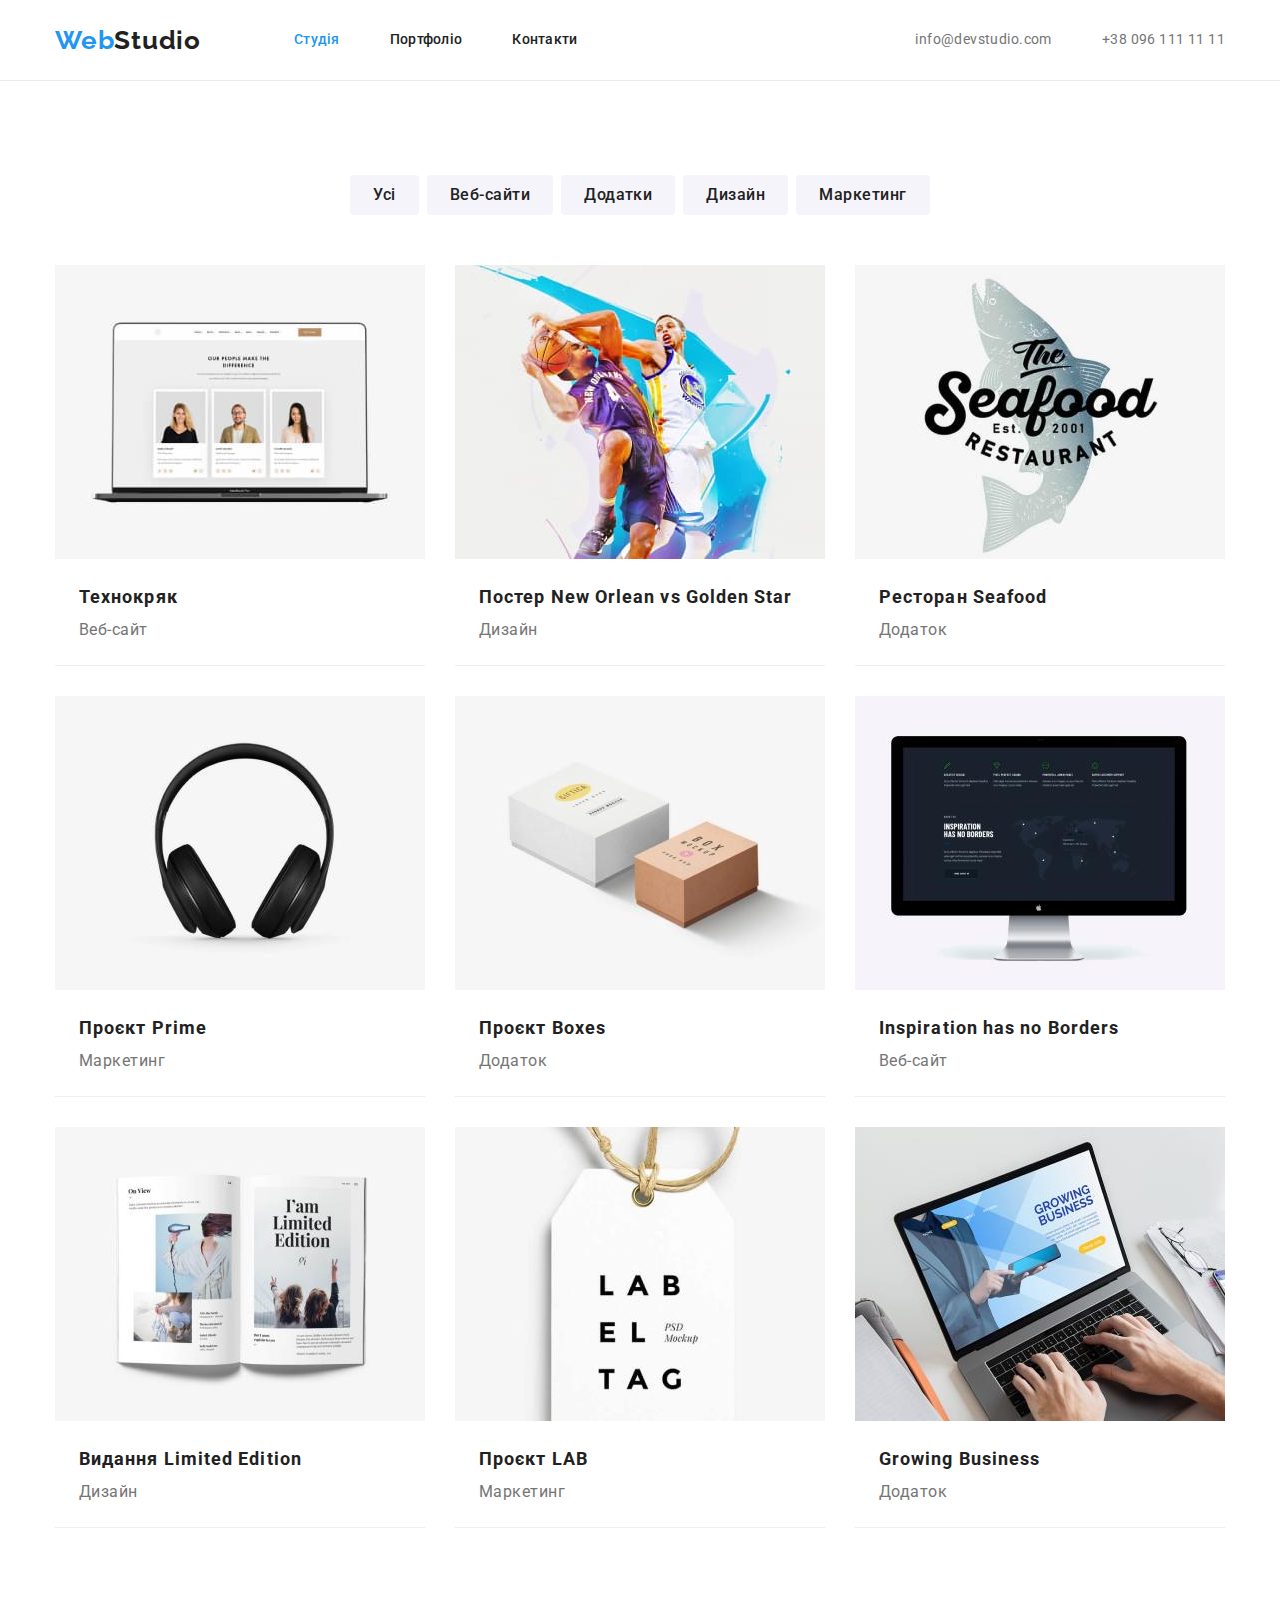
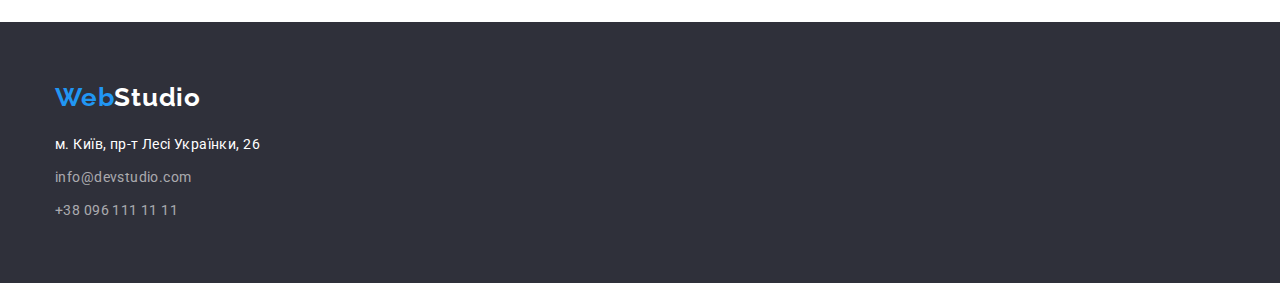
==== commit 689815f6: "ДЗ 3 зауваження ментора виправлені" ====
--- a/portfolio.html
+++ b/portfolio.html
@@ -71,7 +71,7 @@
   </header>
 
     <main>
-      <section class="section no-padding top-margin">
+      <section class="section">
           <!-- <div class="container"> -->
             <h1 class="section-title hide">Портфоліо</h1>
             <ul class="filter-list list container">
@@ -84,15 +84,17 @@
             <div class="container">
               <ul class="projects list">
                 <li class="item">
-                  <a class="link" href="">
+                  <a class="link project" href="">
                     <img
                       class="link"
                       src="./images/project1.jpg"
                       alt="Фото проєкту, Веб-сайт Технокряк"
                       width="370"
                     />
-                    <h2 class="title link">Технокряк</h2>
-                    <p class="description link">Веб-сайт</p>
+                   <div class="project-info">
+                     <h2 class="title link">Технокряк</h2>
+                     <p class="description link">Веб-сайт</p>
+                    </div>
                   </a>
                 </li>
                 <li class="item">
@@ -102,8 +104,11 @@
                       alt="Фото проєкту, Постер New Orlean vs Golden Star"
                       width="370"
                     />
-                    <h2 class="title link">Постер New Orlean vs Golden Star</h2>
+                    <div class="project-info">
+                      <h2 class="title link">Постер New Orlean vs Golden Star</h2>
                     <p class="description link">Дизайн</p>
+                  </div>
+                    
                   </a>
                 </li>
                 <li class="item">
@@ -113,8 +118,11 @@
                       alt="Фото проєкту, додаток для Ресторан Seafood"
                       width="370"
                     />
-                    <h2 class="title link">Ресторан Seafood</h2>
-                    <p class="description link">Додаток</p>
+                    <div class="project-info">
+                      <h2 class="title link">Ресторан Seafood</h2>
+                      <p class="description link">Додаток</p>
+                    </div>
+                    
                   </a>
                 </li>
                 <li class="item">
@@ -124,8 +132,10 @@
                       alt="Фото проєкту, Проєкт Prime, чорні навушники"
                       width="370"
                     />
-                    <h2 class="title link">Проєкт Prime</h2>
-                    <p class="description link">Маркетинг</p>
+                    <div class="project-info">
+                      <h2 class="title link">Проєкт Prime</h2>
+                      <p class="description link">Маркетинг</p>
+                    </div>
                   </a>
                 </li>
                 <li class="item">
@@ -135,8 +145,10 @@
                       alt="Фото проєкту, Проєкт Boxes, коробки"
                       width="370"
                     />
-                    <h2 class="title link">Проєкт Boxes</h2>
-                    <p class="description link">Додаток</p>
+                  <div class="project-info">
+                      <h2 class="title link">Проєкт Boxes</h2>
+                      <p class="description link">Додаток</p>
+                  </div>
                   </a>
                 </li>
                 <li class="item">
@@ -146,8 +158,10 @@
                       alt="Фото проєкту, Inspiration has no Borders, чорний екран монітора"
                       width="370"
                     />
+                   <div class="project-info">
                     <h2 class="title link">Inspiration has no Borders</h2>
                     <p class="description link">Веб-сайт</p>
+                   </div>
                   </a>
                 </li>
                 <li class="item">
@@ -157,8 +171,10 @@
                       alt="Фото проєкту, Видання Limited Edition, чорний екран монітора"
                       width="370"
                     />
+                   <div class="project-info">
                     <h2 class="title link">Видання Limited Edition</h2>
                     <p class="description link">Дизайн</p>
+                   </div>
                   </a>
                 </li>
                 <li class="item">
@@ -168,8 +184,10 @@
                       alt="Фото проєкту, Проєкт LAB, была бірка"
                       width="370"
                     />
-                    <h2 class="title link">Проєкт LAB</h2>
-                    <p class="description link">Маркетинг</p>
+                    <div class="project-info">
+                      <h2 class="title link">Проєкт LAB</h2>
+                      <p class="description link">Маркетинг</p>
+                    </div>
                   </a>
                 </li>
                 <li class="item">
@@ -179,8 +197,10 @@
                       alt="Фото проєкту, Growing Business, ноутбук на білому столі"
                       width="370"
                     />
-                    <h2 class="title link">Growing Business</h2>
-                    <p class="description link">Додаток</p>
+                    <div class="project-info">
+                      <h2 class="title link">Growing Business</h2>
+                      <p class="description link">Додаток</p>
+                    </div>
                   </a>
                 </li>
               </ul>
--- a/css/styles.css
+++ b/css/styles.css
@@ -9,17 +9,6 @@
   --portfolio-projects-border-color: #eeeeee;
 }
 
-/* font-family: 'Raleway', sans-serif;
-font-family: 'Roboto', sans-serif; */
-/* 
-html {
-  box-sizing: border-box;
-}
-*,
-*::after,
-*::before {
-  box-sizing: inherit;
-} */
 body {
   margin: 0;
   font-family: "Roboto", sans-serif;
@@ -86,7 +75,7 @@
   color: var(--accent-color);
 }
 /* HEADER */
-.header {
+header {
   border-bottom: 1px solid var(--header-bottom-border-color);
 }
 
@@ -198,7 +187,6 @@
 .hero {
   padding-top: 200px;
   padding-bottom: 200px;
-  margin-bottom: 94px;
 
   text-align: center;
 
@@ -222,13 +210,12 @@
 /* Section */
 .section {
   margin-top: 0;
-  margin-bottom: 94px;
+  margin-bottom: 0;
   padding-top: 94px;
   padding-bottom: 94px;
 }
 .section.no-padding {
   padding-top: 0;
-  padding-bottom: 0;
 }
 .section.no-bottom-margin {
   margin-bottom: 0;
@@ -254,6 +241,7 @@
 
 .feature-list {
   display: flex;
+  gap: 30px;
 }
 .feature-list .title {
   margin-top: 0;
@@ -266,9 +254,6 @@
   letter-spacing: 0.03em;
   text-transform: uppercase;
 }
-.feature-list .item {
-  width: 270px;
-}
 
 /* activities */
 .activities {
@@ -293,7 +278,7 @@
   display: flex;
   margin-top: 50px;
   gap: 30px;
-  /* bottom: 30px; */
+ 
 }
 .team-list .item {
   max-width: 270px;
@@ -388,19 +373,18 @@
 }
 
 .project .title {
-  margin-top: 20px;
-
   font-size: 18px;
   line-height: 2;
   letter-spacing: 0.06em;
 
   color: var(--title-text-color);
 }
-p {
-  color: var(--primary-text-color);
-}
-
-.project .description {
+
+.project-info {
+  display: block;
+  padding: 20px 24px;
+}
+.project-info .description {
   font-size: 16px;
   line-height: 1.88;
   letter-spacing: 0.03em;
@@ -409,18 +393,12 @@
 .projects {
   display: flex;
   flex-wrap: wrap;
-  width: inherit;
-  /* margin-left: -15px; */
+  
   gap: 30px;
   padding: 0;
 }
 
 .projects .item {
-  /* width: calc((100%-60px)/3); */
-
-  /* margin-right: 30px; */
-  /* margin-bottom: 30px; */
-  padding-bottom: 20px;
   border-bottom: 1px solid var(--portfolio-projects-border-color);
 }
 
